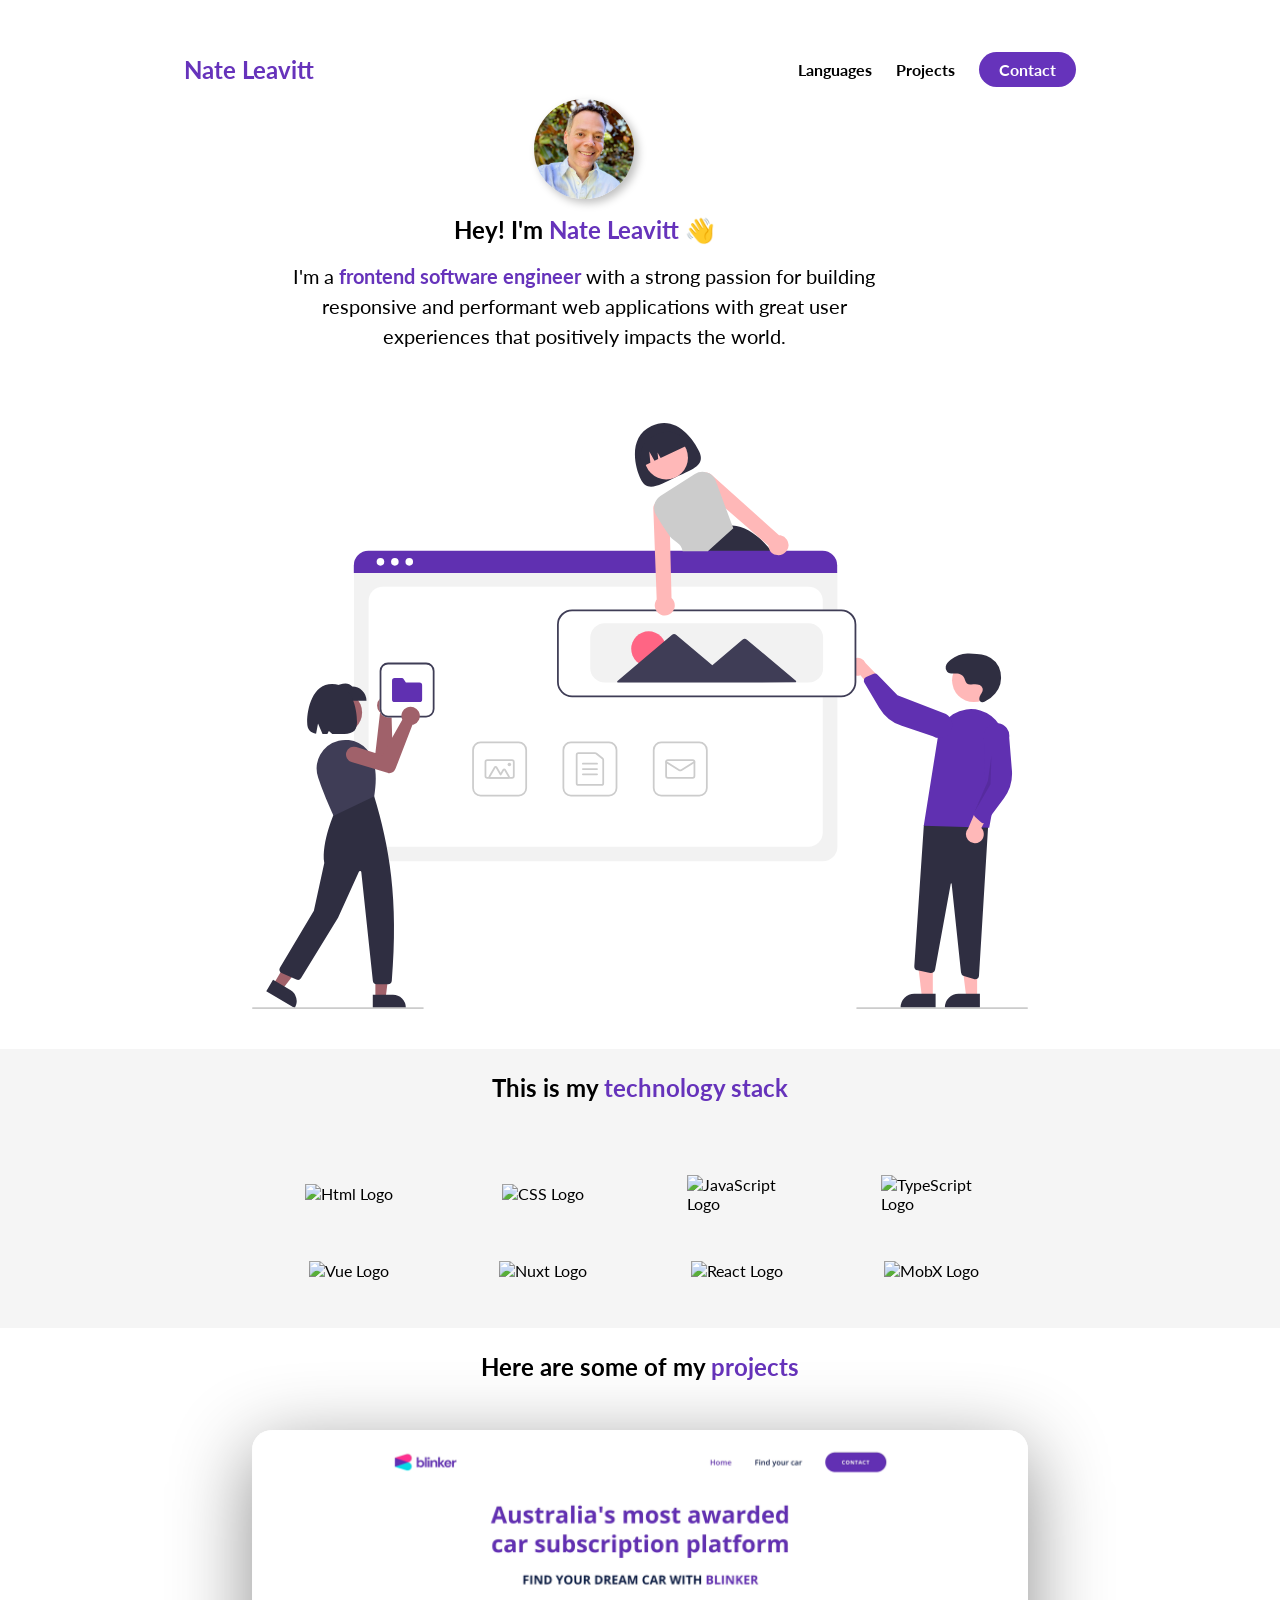
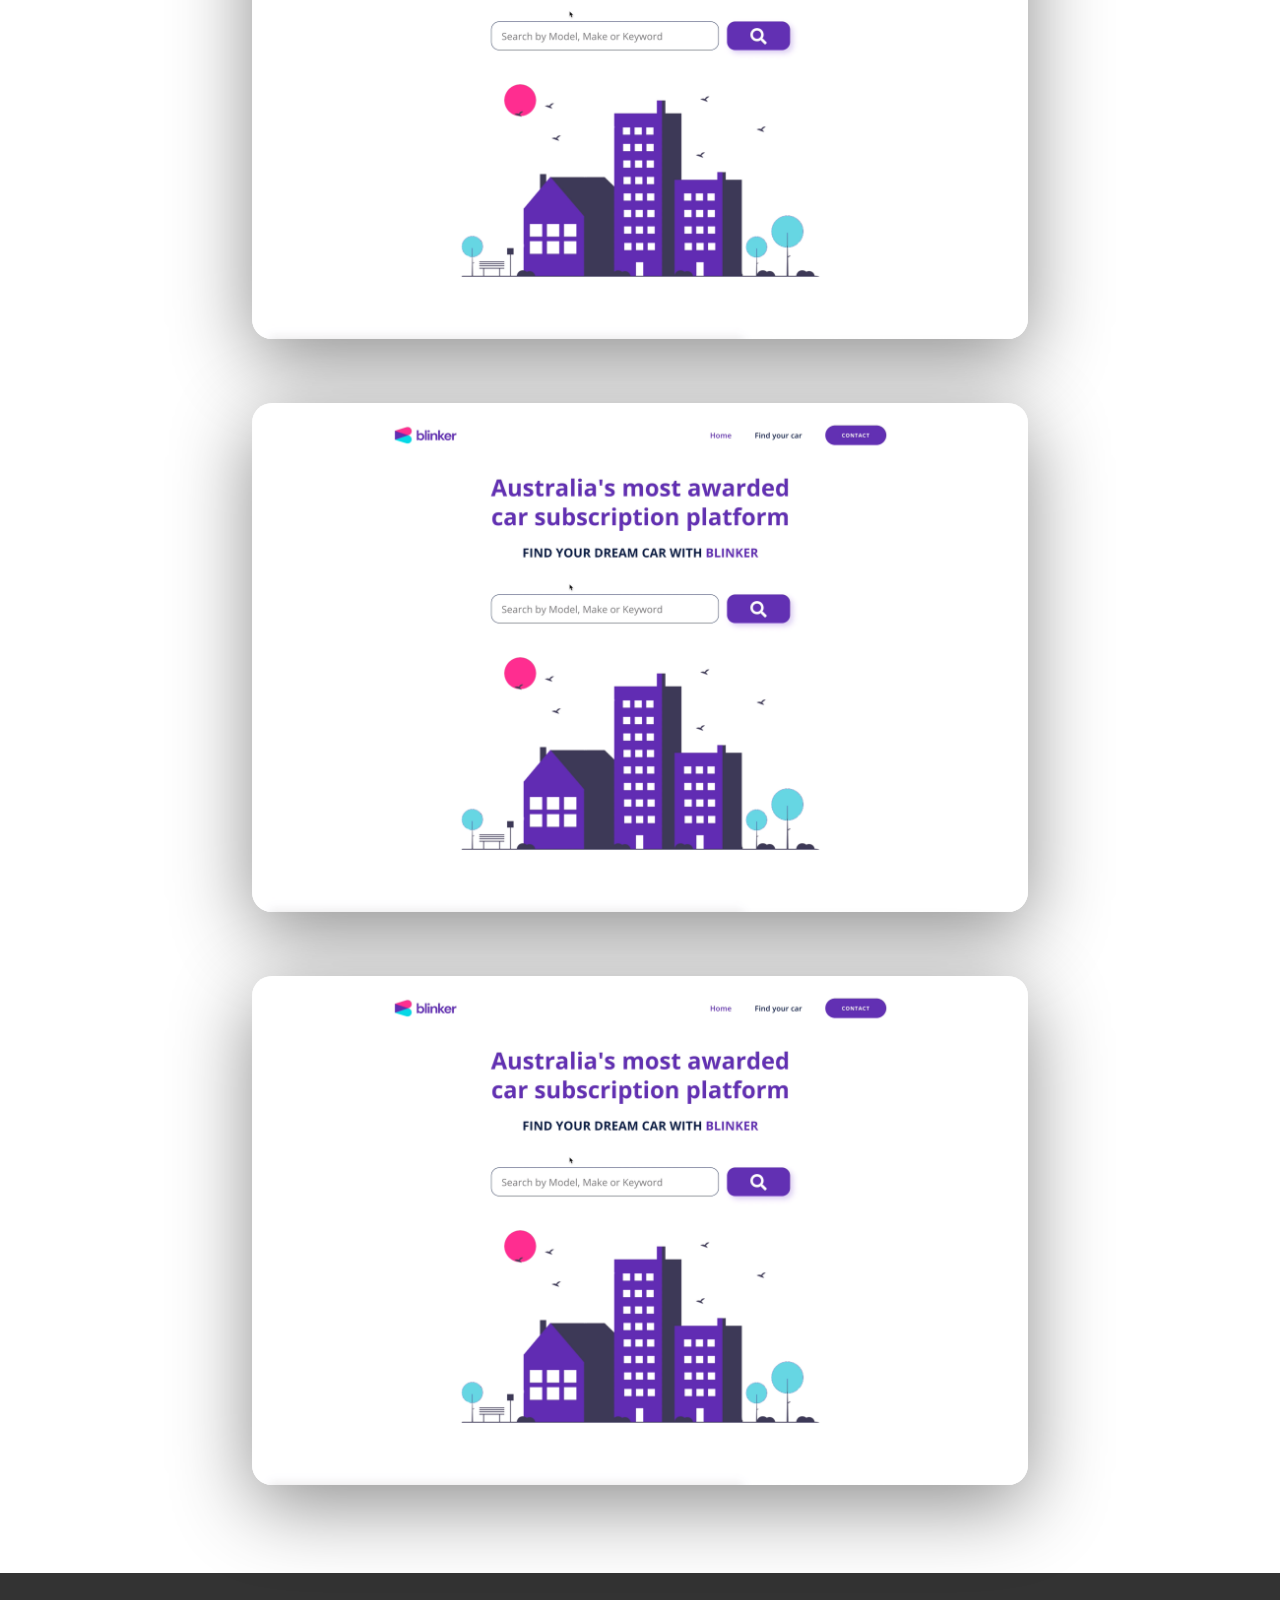
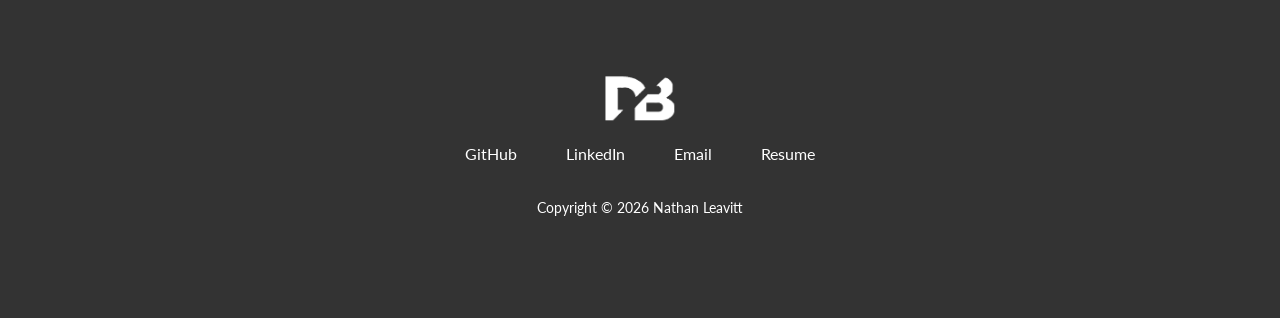
==== M03-L03-e-portfolio/index.html @ 7f48b3ba "finished the library site" ====
<!DOCTYPE html>
<html lang="en">

<head>
  <meta charset="UTF-8">
  <meta http-equiv="X-UA-Compatible" content="IE=edge">
  <meta name="viewport" content="width=device-width, initial-scale=1.0">
  <title>Nate Leavitt</title>
  <link rel="stylesheet" href="./styles.css">
  <script src="https://kit.fontawesome.com/a1b45cec90.js" crossorigin="anonymous"></script> 
</head>

<body>
  <section id="about-me">
    <nav>
      <div class="personal__logo">Nate Leavitt</div>
      <ul class="nav__link--list">
        <li class="nav__link">
          <a href="#languages" class="
            nav__link--anchor
            link__hover-effect
            link__hover-effect--black
          ">Languages</a>
        </li>
        <li class="nav__link">
          <a href="#projects" class="
            nav__link--anchor
            link__hover-effect
            link__hover-effect--black
          ">Projects</a>
        </li>
        <li class="nav__link">
          <a href="mailto:email@email.com" class="
            nav__link--anchor
            nav__link--anchor-primary
          ">Contact</a>
        </li>
      </ul>
    </nav>
    <div class="flex flex-1">
      <div class="about-me__info row">
        <div class="about-me__info--container">
          <figure class="about-me__picture--mask">
            <img src="./assets/me.jpg" class="about-me__picture" alt="Picture of Nate Leavitt">
          </figure>
          <h1 class="about-me__info--title">
            Hey! I'm <span class="text--purple">Nate Leavitt</span>&nbsp;<span class="wave">👋</span>
          </h1>
          <p class="about-me__info--para">
            I'm a <strong class="text--purple">frontend software engineer</strong> with a strong passion for building
            responsive and performant web
            applications with great user experiences that positively impacts the world.
          </p>
          <!-- I can't get the icons to change color -->
          <div class="about-me__links">
            <a href="" class="about-me__link">
              <i class="fab fa-linkedin-in about-me__icon"></i>
            </a>
            <a href="" class="about-me__link">
              <i class="fab fa-github about-me__icon"></i>
            </a>
            <a href="" class="about-me__link">
              <i class="far fa-envelope about-me__icon"></i>
            </a>
            <a href="./assets/Example Resume.pdf" target="_blank" class="about-me__link">
              <i class="fas fa-file-pdf about-me__icon"></i>
            </a>
          </div>
        </div>
        <figure class="about-me__img--container">
          <img src="./assets/undraw_websites.svg" class="about-me__img" alt="">
        </figure>
      </div>
    </div>
  </section>

  <!-- LANGUAGES -->

  <section id="languages">
    <div class="container">
      <div class="row">
        <h1 class="section__title">This is my <span class="text--purple">technology stack</span></h1>
        <div class="language__list">
          <div class="language">
            <figure class="language__img--wrapper">
              <img
                src="https://upload.wikimedia.org/wikipedia/commons/3/38/HTML5_Badge.svg"
                alt="Html Logo" class="language__img" />
            </figure>
            <span class="language__name">HTML</span>
          </div>
          <div class="language">
            <figure class="language__img--wrapper">
              <img src="https://cdn.iconscout.com/icon/free/png-256/css-131-722685.png" alt="CSS Logo"
                class="language__img" />
            </figure>
            <span class="language__name">CSS</span>
          </div>
          <div class="language">
            <figure class="language__img--wrapper">
              <img src="https://cdn.iconscout.com/icon/free/png-256/javascript-1-225993.png" alt="JavaScript Logo"
                class="language__img" />
            </figure>
            <span class="language__name">JavaScript</span>
          </div>
          <div class="language">
            <figure class="language__img--wrapper">
              <img src="https://cdn.iconscout.com/icon/free/png-256/typescript-3521774-2945272.png"
                alt="TypeScript Logo" class="language__img" />
            </figure>
            <span class="language__name">TypeScript</span>
          </div>
          <div class="language">
            <figure class="language__img--wrapper">
              <img src="https://cdn.iconscout.com/icon/free/png-256/vue-282497.png" alt="Vue Logo"
                class="language__img" />
            </figure>
            <span class="language__name">Vue</span>
          </div>
          <div class="language">
            <figure class="language__img--wrapper">
              <img src="https://cdn.iconscout.com/icon/free/png-256/nuxt-dot-js-3628959-3030184.png" alt="Nuxt Logo"
                class="language__img" />
            </figure>
            <span class="language__name">Nuxt</span>
          </div>
          <div class="language">
            <figure class="language__img--wrapper">
              <img src="https://cdn.iconscout.com/icon/free/png-256/react-3-1175109.png" alt="React Logo"
                class="language__img" />
            </figure>
            <span class="language__name">React</span>
          </div>
          <div class="language">
            <figure class="language__img--wrapper">
              <img src="https://mobx.js.org/img/mobx.png" alt="MobX Logo" class="language__img" />
            </figure>
            <span class="language__name">MobX</span>
          </div>
        </div>
      </div>
    </div>
  </section>

  <!-- PROJECTS -->
   
  <section id="projects">
    <div class="container">
      <div class="row">
        <h1 class="section__title">Here are some of my <span class="text--purple">projects</span></h1>
        <ul class="project__list">
          <li class="project">
            <div class="project__wrapper">
              <img src="./assets/loopit.png" class="project__img" alt="Car subscription project">
              <div class="project__description">
                <h3 class="project__description--title">Car sales project</h3>
                <h4 class="project__description--sub-title">
                  Html, CSS, JavaScript, Vue, Vuex
                </h4>
                <p class="project__description--para">
                  Lorem ipsum dolor sit amet, consectetur adipiscing elit. Sed diam leo, scelerisque sed odio eget,
                  luctus faucibus augue. Fusce volutpat iaculis dapibus. Lorem ipsum dolor sit amet, consectetur
                  adipiscing elit. Maecenas id eleifend libero. In hac habitasse platea dictumst.
                </p>
                <div class="project__description--links">
                  <a href="https://www.github.com/yourlink" target="_blank" class="project__description--link">
                    <i class="fab fa-github"></i>
                  </a>
                  <a href="https://www.yourwebsite.com" class="project__description--link">
                    <i class="fas fa-link"></i>
                  </a>
                </div>
              </div>
            </div>
          </li>
          <li class="project">
            <div class="project__wrapper">
              <img src="./assets/loopit.png" class="project__img" alt="Car subscription project">
              <div class="project__description">
                <h3 class="project__description--title">Car sales project</h3>
                <h4 class="project__description--sub-title">
                  Html, CSS, JavaScript, Vue, Vuex
                </h4>
                <p class="project__description--para">
                  Lorem ipsum dolor sit amet, consectetur adipiscing elit. Sed diam leo, scelerisque sed odio eget,
                  luctus faucibus augue. Fusce volutpat iaculis dapibus. Lorem ipsum dolor sit amet, consectetur
                  adipiscing elit. Maecenas id eleifend libero. In hac habitasse platea dictumst.
                </p>
                <div class="project__description--links">
                  <a href="https://www.github.com/yourlink" target="_blank" class="project__description--link">
                    <i class="fab fa-github"></i>
                  </a>
                  <a href="https://www.yourwebsite.com" class="project__description--link">
                    <i class="fas fa-link"></i>
                  </a>
                </div>
              </div>
            </div>
          </li>
          <li class="project">
            <div class="project__wrapper">
              <img src="./assets/loopit.png" class="project__img" alt="Car subscription project">
              <div class="project__description">
                <h3 class="project__description--title">Dashboard</h3>
                <h4 class="project__description--sub-title">
                  Html, CSS, JavaScript, Vue, Vuex
                </h4>
                <p class="project__description--para">
                  Lorem ipsum dolor sit amet, consectetur adipiscing elit. Sed diam leo, scelerisque sed odio eget,
                  luctus faucibus augue. Fusce volutpat iaculis dapibus. Lorem ipsum dolor sit amet, consectetur
                  adipiscing elit. Maecenas id eleifend libero. In hac habitasse platea dictumst.
                </p>
                <div class="project__description--links">
                  <a href="https://www.github.com/yourlink" target="_blank" class="project__description--link">
                    <i class="fab fa-github"></i>
                  </a>
                  <a href="https://www.yourwebsite.com" class="project__description--link">
                    <i class="fas fa-link"></i>
                  </a>
                </div>
              </div>
            </div>
          </li>
        </ul>
      </div>
    </div>
  </section>

  <!-- FOOTER -->

  <footer>
    <div class="row footer__row">
      <a href="#" class="footer__anchor">
        <figure class="footer__logo">
          <img src="./assets/logo.svg" class="footer__logo--img" alt="">
        </figure>
        <span class="footer__logo--popper">
          Top
          <i class="fas fa-arrow-up"></i>
        </span>
      </a>
      <div class="footer__social--list">
        <a href="https://google.com" target="_blank" class="
          footer__social--link
          link__hover-effect
          link__hover-effect--white
        " target="_blank">GitHub</a>
        <a href="https://google.com" target="_blank" class="
          footer__social--link
          link__hover-effect
          link__hover-effect--white
        " target="_blank">LinkedIn</a>
        <a href="mailto:email@email.com" target="_blank" class="
          footer__social--link
          link__hover-effect
          link__hover-effect--white
        " target="_blank">Email</a>
        <a href="./assets/Example Resume.pdf" target="_blank" class="
          footer__social--link
          link__hover-effect
          link__hover-effect--white
        " target="_blank">Resume</a>
      </div>
      <div class="footer__copyright">Copyright © 2026 Nathan Leavitt</div>
    </div>
  </footer>
</body>

</html>
---- M03-L03-e-portfolio/styles.css ----
/* import font Lato */
@import url('https://fonts.googleapis.com/css2?family=Lato:ital,wght@0,100;0,300;0,400;0,700;0,900;1,100;1,300;1,400;1,700;1,900&display=swap');

* {
    font-family: 'Lato', sans-serif;
    padding: 0%;
    margin: 0%;
    box-sizing: border-box;
}

html {
    scroll-behavior: smooth;
}

h1, h2, h3, h4, h5, h6, span {
    color: #000;
    text-align: center;
    line-height: 1.25;
}

a {
    text-decoration: none;
    position: relative;
    transition: all 300ms ease;
}

.link__hover-effect:after {
    content: "";
    position: absolute;
    height: 3px;
    width: 0%;
    bottom: -3px;
    right: 0;
    transition: all 300ms ease ;
}

.link__hover-effect--white::after {
    background-color: #fff;
}

.link__hover-effect--black::after {
    background-color: #000;
}

.link__hover-effect:hover:after {
    width: 100%;
    left: 0;
}

p {
    color: #000;
    font-size: 1.25rem;
    line-height: 1.5;
}

li {
    list-style-type: none;
}

.text--purple {
    color: #63b;
}

.flex {
    display: flex;
}

.flex-1 {
    flex: 1;
}

.row {
    width: 100%;
    max-width: 800px;
    margin: 0 auto;
    padding: 0 12px;
}

.section__title {
    margin: 0 0 48px; /* top right bottom left */
}

section:nth-child(even) {
    background-color: #f5f5f5;
}

.container {
    padding: 24px 0;
}

/* NAVIGATION */

nav
{
    width: 100%;
    max-width: 1000px;
    display: flex;
    justify-content: space-between;
    align-items: center;
    margin: 0 auto;
    padding: 0 12px;
}

.personal__logo {
    font-size: 24px;
    color: #63b;
    margin: 0 12px; /* top right bottom left */
    font-weight: bold;
}

.nav__link--list
{
    display: flex;
    margin: 20px 20px;
}

.nav__link--anchor {
    margin: 0 12px;
    color: #000;
    text-decoration: none;
    font-weight: 700;
}

.nav__link--anchor-primary {
    background-color: #63b;
    color: #fff;
    padding: 8px 20px;
    border-radius: 20px;
    transition: all 300ms ease;
}
.nav__link--anchor-primary:hover {
    background-color: #63e;
}

/* ABOUT ME */

#about-me {
    min-height: 100vh;
    display: flex;
    flex-direction: column;
    width: 100%;
    max-width: 1000px;
    margin: 0 auto;
    padding: 40px 20px;
}

.about-me__picture {
    width: 100%;
}

.about-me__picture--mask {
    width: 100px;
    height: 100px;
    border-radius: 50%;
    overflow: hidden;
    box-shadow: 4px 4px 8px rgba(0, 0, 0, 0.25);
    margin-bottom: 16px;
    animation: scale-up 800ms 1s backwards;
}

@keyframes scale-up {
    0% {
        transform: scale(0);
    }
    50% {
        transform: scale(1.1);
    }
    100% {
        transform: scale(1);
    }
}

.about-me__img--container {
    display: flex;
    align-items: center;
}

.about-me__img {
    width: 100%;
}

.about-me__link:hover,
.project__description--link:hover {
    opacity: 0.6;
}

.about-me__info {
    display: flex;
    flex-direction: column;
}

.about-me__info--container {
    display: flex;
    flex-direction: column;
    justify-content: center;
    text-align: center;
    align-items: center;
    max-width: 600px;
    margin: 0 32px 32px;    /* top right bottom left */

}

.about-me__info--title {
    margin-bottom: 16px;
    animation: fade-up 650ms 400ms backwards;
}

.wave {
    display: inline-block;
    animation: animate-wave 500ms ease-out infinite;
}

@keyframes animate-wave {
    0% {
        transform: rotate(0deg);
    }
    50% {
        transform: rotate(10deg);
    }
    100% {
        transform: rotate(0deg);
    }
}

.about-me__info--para {
    color: #000;
    font-size: 1.25rem;
    margin: 0 0 16px;
    animation: fade-up 650ms 600ms backwards;
}

.about-me__links {
    animation: fade-up 650ms 800ms backwards;
}
.about-me__link {
    color: #000;
    font-size: 20px;
    /*text-decoration: none; */ /* handled with a tag */
    padding: 0 16px;
}

@keyframes fade-up {
    0% {
        opacity: 0;
        transform: translateY(20px)
    }
    100% {
        opacity: 1;
        transform: translateY(0)
    }
}

/* LANGUAGES */

.language {
    width: 25%;
    display: flex;
    justify-content: center;
    position: relative;
}

.language:hover .language__name {
    animation: fade-up 300ms backwards;
    transform: scale(1);
}

.language__list {
    display: flex;
    width: 100%;
    flex-wrap: wrap;
}
.language__img--wrapper {
    display: flex;
    justify-content: center;
    align-items: center;
    padding: 24px 16px;
}

.language__img {
    width: 100%;
    max-width: 100px;
}

.language:hover .language__img {
    filter: brightness(80%);
    transform: scale(0.9);
    transition: all 300ms;
}

.language__name {
    position: absolute;
    bottom: 0; /* position relative to parent container (.language) */
    transform: scale(0);
    transition: all 300ms;
}

/* PROJECTS */

.project__wrapper {
    display: flex;
    width: 100%;
    box-shadow: 0 20px 80px rgba(0, 0, 0, 0.45);
    border-radius: 20px;
    overflow: hidden;
    position: relative;
    margin: 0 0 64px; /* top right bottom left */
}

.project__wrapper::before {
    content: "";
    position: absolute;
    top: 0;
    left: 0;
    height: 100%;
    width: 100%;
    background-color: #112;
    opacity: 0;
    transition: opacity 400ms ease;
    z-index: 2;
}

.project:hover .project__wrapper::before {
    opacity: 0.75;
}

.project:hover .project__img {
    transform: scale(1.05);
    filter: blur(5px);
}

.project:hover .project__description {
    opacity: 1;
    transform: translateY(-50%);
}

.project__img {
    width: 100%;
    /* deal with the height that is too stretched */
    object-fit: cover;
    transition: all 300ms ease;
}

.project__description {
    position: absolute; /* This means it will not impact the positioning or sizing of elements on the page */
    top: 50%;
    transform: translateY(-40%);
    margin: 0 48px; /* top right bottom left */
    max-width: 90%;
    z-index: 3;
    opacity: 0;
    transition: all 300ms;
}


.project__description--title {
    font-size: 40px;
    margin-bottom: 8px;
}

.project__description--para {
    margin-top: 16px;
}

.project__description--links {
    font-size: 20px;
    color: #fff;
    text-decoration: none;
    margin: 16px 0 0 0; /* top right bottom left */
}

.project__description--link {
    margin: 0 16px 0 0; /* top right bottom left */
}

.project__description--title,
.project__description--sub-title,
.project__description--para,
a{
    text-align: left;
    color: #fff;
    /*opacity: 1;*/
    transition: all 300ms ease;
}

.project:last-of-type {
    margin-bottom: 0px;    /* ensures only the last .project in its parent gets margin */
}

/* FOOTER */

footer {
    background-color: #333;
}

.footer__row{
    padding: 8% 0;
    display: flex;
    flex-direction: column;
    align-items: center;
    justify-content: center;
}

.footer__logo--popper {
    position: absolute;
    right: 0;
    top: 15px;
    color: #fff;
    opacity: 0;
    transition: all 300ms ease;
}

.footer__anchor {
    margin: 0 0 20px; /* top right bottom left */
    position: relative;
}

.footer__anchor:hover .footer__logo--popper {
    transform: translateX(60px);
    opacity: 1;
}

.footer__copyright {
    color: #fff;
    font-size: 14px;
    margin-top: 8px;
}

.footer__logo--img {
    width: 70px;
}

.footer__social--list {
    width: 100%;
    max-width: 400px;
    display: flex;
    justify-content: space-around;
    margin-bottom: 28px;
}
.footer__social--link {
    color: #fff;
    /* font-size: 20px;
    margin: 0 16px; */
}

.link__hover-effect {

}

.link__hover-effect--white {

}

/* RESPONSIVE DESIGN */
/* for smaller screens, make the language icons take up more space */

@media (max-width: 768px) {
    nav {
        height: 68px;
        margin: 0px 0 0 0; /* top right bottom left */;
    }

    .personal__logo {
        font-size: 18px;
        margin: 10px 0 0 0; /* top right bottom left */
        padding: 0;
    }

    .nav__link--list {
        /*display: none;*/
        height: 10%;
        font-size: 14px;
    }

    .about-me__info--title {
        font-size: 24px;
    }

    .about-me__info--para {
        font-size: 1rem;
    }

    h1 {
        font-size: 28px;
    }

    .language   {
        width: calc(100% / 4);
    }

    .project__description {
        margin: 0 24px; /* top right bottom left */
        max-width: 90%;
    }
    .project__description--title {
        font-size:24px;
    }
    .project__description--sub-title {
        font-size:medium;
    }
    .project__description--para {
        font-size:small; 
    }
}

@media (max-width: 480px) {
    .nav__link:not(:last-child) {
        display: none;
    }

    .project__description {
        padding: 0;
        left: 0;
        width: 100%;
    }

    .project__description--title {
        text-align: center;
    }

    .project__description--sub-title {
        text-align: center;
    }

    .project__description--para {
        display: none;
    }

    .project__description--links {
        display: flex;
        justify-content: center;
        margin: 8px; /* top right bottom left */
    }
}
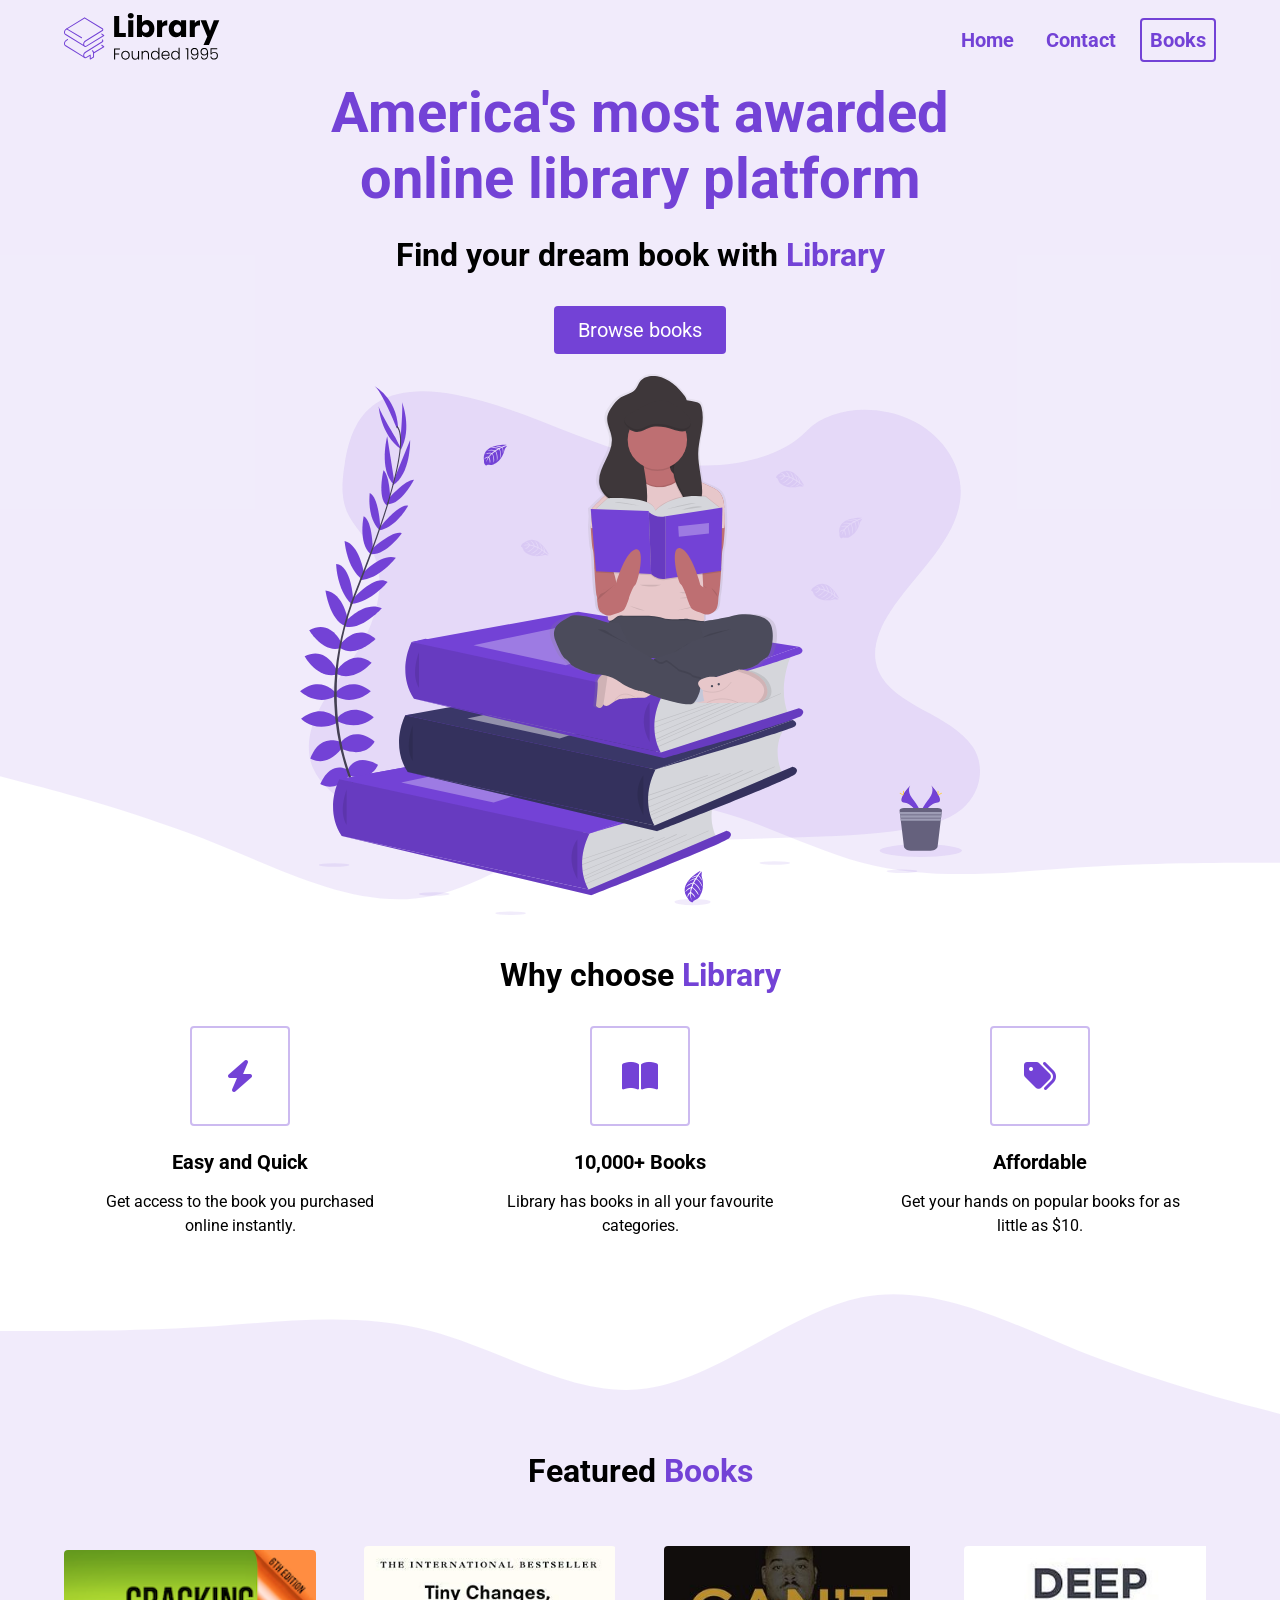
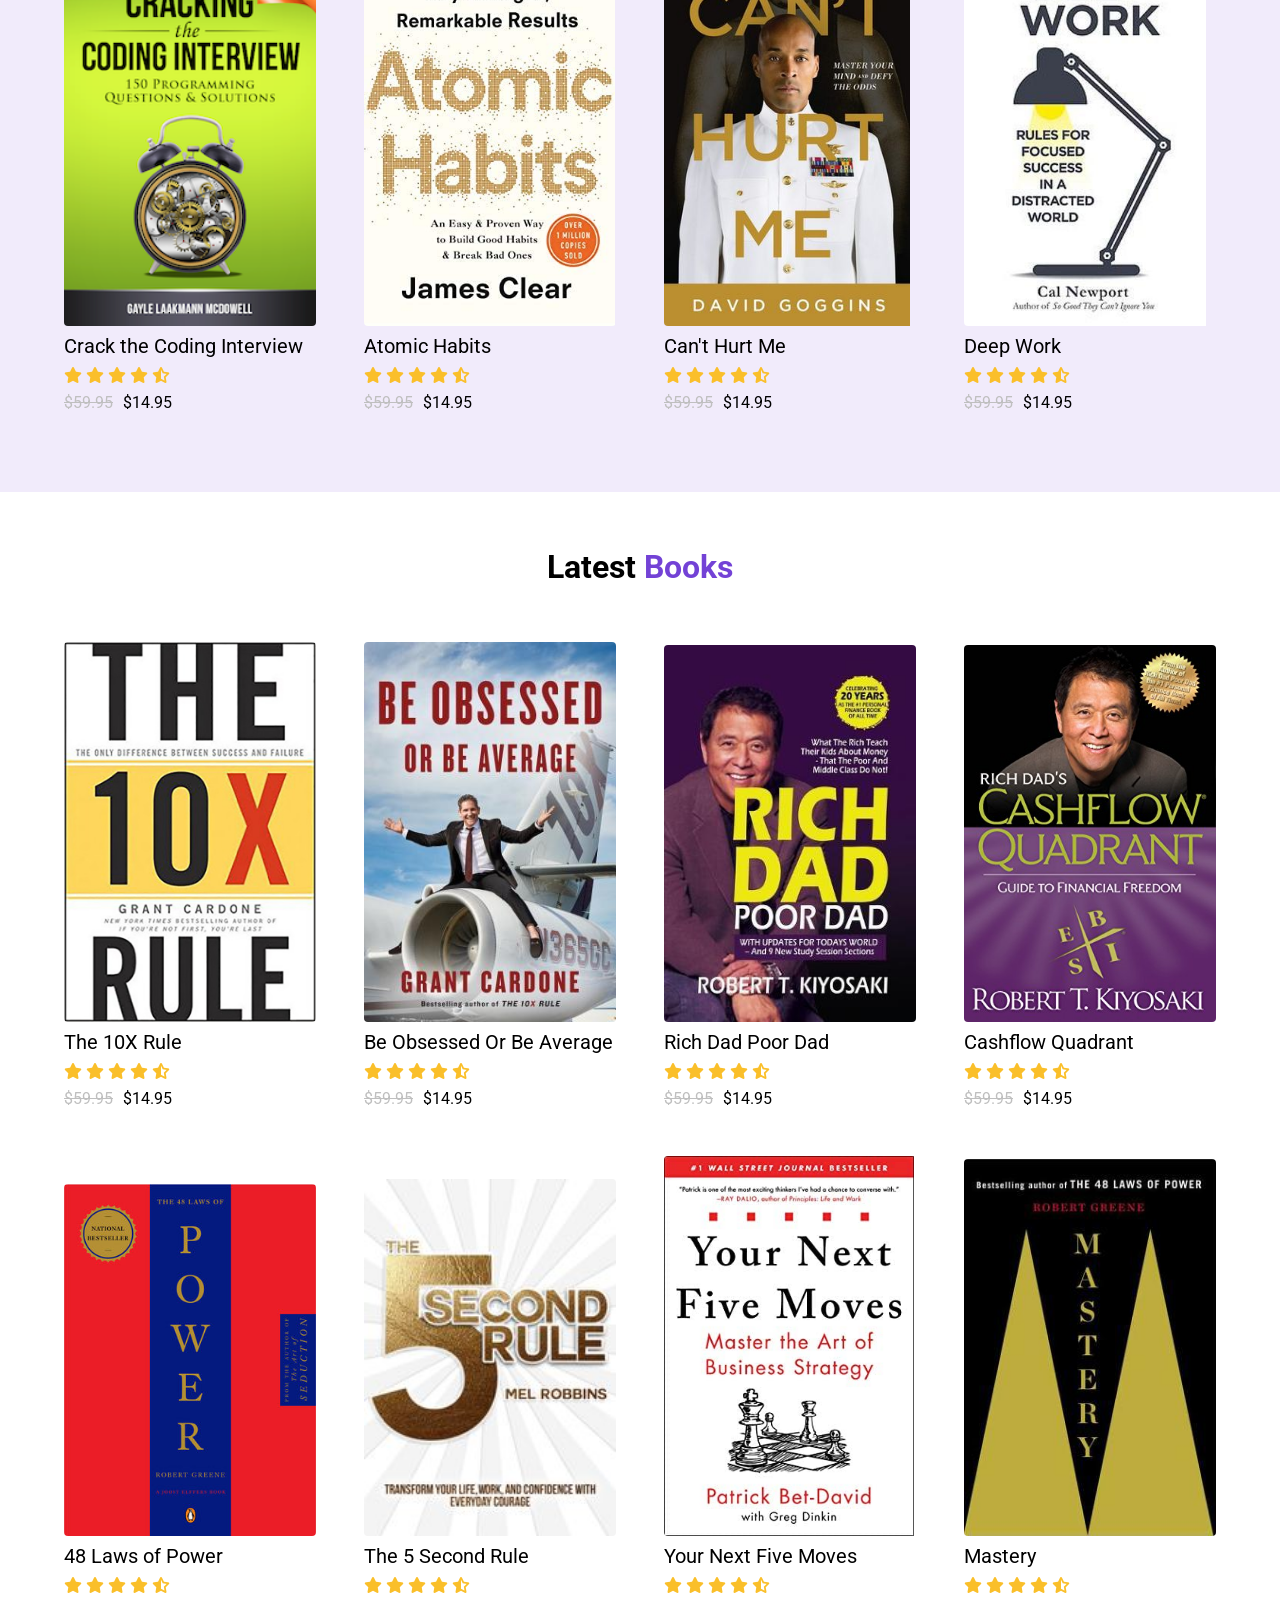
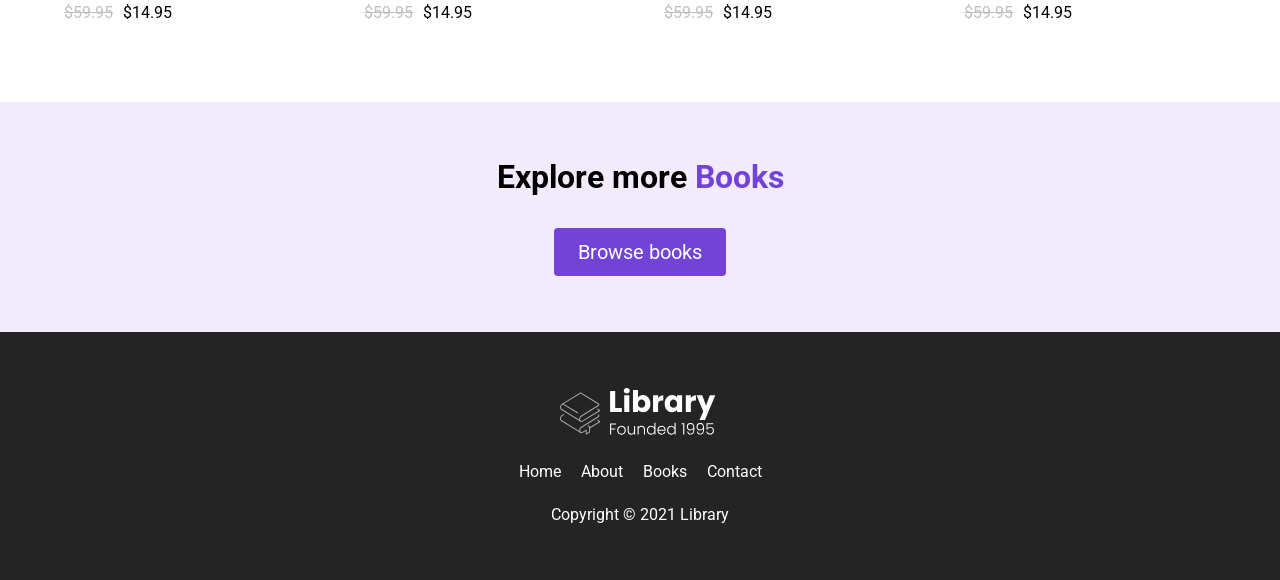
==== commit 62371bbd: "copied recent m05ch02 project in here" ====
--- a/M03-L03-e-portfolio/index.html
+++ b/M03-L03-e-portfolio/index.html
@@ -5,263 +5,374 @@
   <meta charset="UTF-8">
   <meta http-equiv="X-UA-Compatible" content="IE=edge">
   <meta name="viewport" content="width=device-width, initial-scale=1.0">
-  <title>Nate Leavitt</title>
-  <link rel="stylesheet" href="./styles.css">
-  <script src="https://kit.fontawesome.com/a1b45cec90.js" crossorigin="anonymous"></script> 
+  <title>Library</title>
+  <link rel="stylesheet" href="styles.css">
+  <!-- UPDATE: using css version of font awesome so no need for kit -->
+  <link rel="stylesheet" href="https://cdnjs.cloudflare.com/ajax/libs/font-awesome/6.4.0/css/all.min.css">
+  <script src="index.js"></script>
 </head>
 
 <body>
-  <section id="about-me">
+  <section id="landing">
     <nav>
-      <div class="personal__logo">Nate Leavitt</div>
-      <ul class="nav__link--list">
-        <li class="nav__link">
-          <a href="#languages" class="
-            nav__link--anchor
-            link__hover-effect
-            link__hover-effect--black
-          ">Languages</a>
-        </li>
-        <li class="nav__link">
-          <a href="#projects" class="
-            nav__link--anchor
-            link__hover-effect
-            link__hover-effect--black
-          ">Projects</a>
-        </li>
-        <li class="nav__link">
-          <a href="mailto:email@email.com" class="
-            nav__link--anchor
-            nav__link--anchor-primary
-          ">Contact</a>
-        </li>
-      </ul>
+      <div class="nav__container">
+        <img class="logo" src="assets/Library.svg" alt="">
+        <ul class="nav__links">
+          <li><a href="#" class="nav__link">Home</a></li>
+          <li><a href="#" class="nav__link">Contact</a></li>
+          <li><a href="./books.html" class="nav__link nav__link--primary">Books</a></li>
+        </ul>
+        <button class="btn__menu" onclick="openMenu()">
+          <i class="fas fa-bars"></i>
+        </button>
+        <div class="menu__backdrop">
+          <button class="btn__menu btn__menu--close" onclick="closeMenu()">
+            <i class="fas fa-times"></i>
+          </button>
+          <ul class="menu__links">
+            <li class="menu__list">
+              <a href="#" class="menu__link" onclick="closeMenu()">Home</a>
+            </li>
+            <li class="menu__list">
+              <a href="#features" class="menu__link" onclick="closeMenu()">Books</a>
+            </li>
+            <li class="menu__list">
+              <a class="menu__link no-cursor" onclick="closeMenu()">Contacts</a>
+            </li>
+          </ul>
+        </div>
+      </div>
     </nav>
-    <div class="flex flex-1">
-      <div class="about-me__info row">
-        <div class="about-me__info--container">
-          <figure class="about-me__picture--mask">
-            <img src="./assets/me.jpg" class="about-me__picture" alt="Picture of Nate Leavitt">
+    <header>
+      <div class="header__container">
+        <div class="header__description">
+          <h1>America's most awarded online library platform</h1>
+          <h2>Find your dream book with <span class="purple">Library</span></h2>
+          <a href="#features">
+            <button class="btn">Browse books</button>
+          </a>
+        </div>
+        <figure class="header__img--wrapper">
+          <img src="assets/Undraw_Books.svg" alt="">
+        </figure>
+      </div>
+    </header>
+  </section>
+
+  <main>
+    <section id="highlights">
+      <div class="container">
+        <div class="row">
+          <h2 class="section__title">
+            Why choose <span class="purple">Library</span>
+          </h2>
+          <div class="highlight__wrapper">
+            <div class="highlight">
+              <div class="highlight__img">
+                <i class="fas fa-bolt"></i>
+              </div>
+              <h3 class="highlight__subtitle">
+                Easy and Quick
+              </h3>
+              <p class="highlight__para">
+                Get access to the book you purchased online instantly.
+              </p>
+            </div>
+            <div class="highlight">
+              <div class="highlight__img">
+                <i class="fas fa-book-open"></i>
+              </div>
+              <h3 class="highlight__subtitle">
+                10,000+ Books
+              </h3>
+              <p class="highlight__para">
+                Library has books in all your favourite categories.
+              </p>
+            </div>
+            <div class="highlight">
+              <div class="highlight__img">
+                <i class="fas fa-tags"></i>
+              </div>
+              <h3 class="highlight__subtitle">
+                Affordable
+              </h3>
+              <p class="highlight__para">
+                Get your hands on popular books for as little as $10.
+              </p>
+            </div>
+          </div>
+        </div>
+      </div>
+    </section>
+
+    <section id="features">
+      <div class="container">
+        <div class="row">
+          <h2 class="section__title">
+            Featured <span class="purple">Books</span>
+          </h2>
+          <div class="books">
+            <div class="book">
+              <figure class="book__img--wrapper">
+                <img class="book__img" src="assets/crack the coding interview.png" alt="">
+              </figure>
+              <div class="book__title">
+                Crack the Coding Interview
+              </div>
+              <div class="book__ratings">
+                <i class="fas fa-star"></i>
+                <i class="fas fa-star"></i>
+                <i class="fas fa-star"></i>
+                <i class="fas fa-star"></i>
+                <i class="fas fa-star-half-alt"></i>
+              </div>
+              <div class="book__price">
+                <span class="book__price--normal">$59.95</span> $14.95
+              </div>
+            </div>
+            <div class="book">
+              <figure class="book__img--wrapper">
+                <img class="book__img" src="assets/atomic habits.jpg" alt="">
+              </figure>
+              <div class="book__title">
+                Atomic Habits
+              </div>
+              <div class="book__ratings">
+                <i class="fas fa-star"></i>
+                <i class="fas fa-star"></i>
+                <i class="fas fa-star"></i>
+                <i class="fas fa-star"></i>
+                <i class="fas fa-star-half-alt"></i>
+              </div>
+              <div class="book__price">
+                <span class="book__price--normal">$59.95</span> $14.95
+              </div>
+            </div>
+            <div class="book">
+              <figure class="book__img--wrapper">
+                <img class="book__img" src="assets/david goggins.jpeg" alt="">
+              </figure>
+              <div class="book__title">
+                Can't Hurt Me
+              </div>
+              <div class="book__ratings">
+                <i class="fas fa-star"></i>
+                <i class="fas fa-star"></i>
+                <i class="fas fa-star"></i>
+                <i class="fas fa-star"></i>
+                <i class="fas fa-star-half-alt"></i>
+              </div>
+              <div class="book__price">
+                <span class="book__price--normal">$59.95</span> $14.95
+              </div>
+            </div>
+            <div class="book">
+              <figure class="book__img--wrapper">
+                <img class="book__img" src="assets/deep work.jpeg" alt="">
+              </figure>
+              <div class="book__title">
+                Deep Work
+              </div>
+              <div class="book__ratings">
+                <i class="fas fa-star"></i>
+                <i class="fas fa-star"></i>
+                <i class="fas fa-star"></i>
+                <i class="fas fa-star"></i>
+                <i class="fas fa-star-half-alt"></i>
+              </div>
+              <div class="book__price">
+                <span class="book__price--normal">$59.95</span> $14.95
+              </div>
+            </div>
+          </div>
+        </div>
+      </div>
+    </section>
+
+    <section id="recent">
+      <div class="container">
+        <div class="row">
+          <h2 class="section__title">
+            Latest <span class="purple">Books</span>
+          </h2>
+          <div class="books">
+            <div class="book">
+              <figure class="book__img--wrapper">
+                <img class="book__img" src="assets/book-1.jpeg" alt="">
+              </figure>
+              <div class="book__title">
+                The 10X Rule
+              </div>
+              <div class="book__ratings">
+                <i class="fas fa-star"></i>
+                <i class="fas fa-star"></i>
+                <i class="fas fa-star"></i>
+                <i class="fas fa-star"></i>
+                <i class="fas fa-star-half-alt"></i>
+              </div>
+              <div class="book__price">
+                <span class="book__price--normal">$59.95</span> $14.95
+              </div>
+            </div>
+            <div class="book">
+              <figure class="book__img--wrapper">
+                <img class="book__img" src="assets/book-2.jpeg" alt="">
+              </figure>
+              <div class="book__title">
+                Be Obsessed Or Be Average
+              </div>
+              <div class="book__ratings">
+                <i class="fas fa-star"></i>
+                <i class="fas fa-star"></i>
+                <i class="fas fa-star"></i>
+                <i class="fas fa-star"></i>
+                <i class="fas fa-star-half-alt"></i>
+              </div>
+              <div class="book__price">
+                <span class="book__price--normal">$59.95</span> $14.95
+              </div>
+            </div>
+            <div class="book">
+              <figure class="book__img--wrapper">
+                <img class="book__img" src="assets/book-3.jpeg" alt="">
+              </figure>
+              <div class="book__title">
+                Rich Dad Poor Dad
+              </div>
+              <div class="book__ratings">
+                <i class="fas fa-star"></i>
+                <i class="fas fa-star"></i>
+                <i class="fas fa-star"></i>
+                <i class="fas fa-star"></i>
+                <i class="fas fa-star-half-alt"></i>
+              </div>
+              <div class="book__price">
+                <span class="book__price--normal">$59.95</span> $14.95
+              </div>
+            </div>
+            <div class="book">
+              <figure class="book__img--wrapper">
+                <img class="book__img" src="assets/book-4.jpeg" alt="">
+              </figure>
+              <div class="book__title">
+                Cashflow Quadrant
+              </div>
+              <div class="book__ratings">
+                <i class="fas fa-star"></i>
+                <i class="fas fa-star"></i>
+                <i class="fas fa-star"></i>
+                <i class="fas fa-star"></i>
+                <i class="fas fa-star-half-alt"></i>
+              </div>
+              <div class="book__price">
+                <span class="book__price--normal">$59.95</span> $14.95
+              </div>
+            </div>
+            <div class="book">
+              <figure class="book__img--wrapper">
+                <img class="book__img" src="assets/book-5.jpeg" alt="">
+              </figure>
+              <div class="book__title">
+                48 Laws of Power
+              </div>
+              <div class="book__ratings">
+                <i class="fas fa-star"></i>
+                <i class="fas fa-star"></i>
+                <i class="fas fa-star"></i>
+                <i class="fas fa-star"></i>
+                <i class="fas fa-star-half-alt"></i>
+              </div>
+              <div class="book__price">
+                <span class="book__price--normal">$59.95</span> $14.95
+              </div>
+            </div>
+            <div class="book">
+              <figure class="book__img--wrapper">
+                <img class="book__img" src="assets/book-6.jpeg" alt="">
+              </figure>
+              <div class="book__title">
+                The 5 Second Rule
+              </div>
+              <div class="book__ratings">
+                <i class="fas fa-star"></i>
+                <i class="fas fa-star"></i>
+                <i class="fas fa-star"></i>
+                <i class="fas fa-star"></i>
+                <i class="fas fa-star-half-alt"></i>
+              </div>
+              <div class="book__price">
+                <span class="book__price--normal">$59.95</span> $14.95
+              </div>
+            </div>
+            <div class="book">
+              <figure class="book__img--wrapper">
+                <img class="book__img" src="assets/book-7.jpg" alt="">
+              </figure>
+              <div class="book__title">
+                Your Next Five Moves
+              </div>
+              <div class="book__ratings">
+                <i class="fas fa-star"></i>
+                <i class="fas fa-star"></i>
+                <i class="fas fa-star"></i>
+                <i class="fas fa-star"></i>
+                <i class="fas fa-star-half-alt"></i>
+              </div>
+              <div class="book__price">
+                <span class="book__price--normal">$59.95</span> $14.95
+              </div>
+            </div>
+            <div class="book">
+              <figure class="book__img--wrapper">
+                <img class="book__img" src="assets/book-8.jpeg" alt="">
+              </figure>
+              <div class="book__title">
+                Mastery
+              </div>
+              <div class="book__ratings">
+                <i class="fas fa-star"></i>
+                <i class="fas fa-star"></i>
+                <i class="fas fa-star"></i>
+                <i class="fas fa-star"></i>
+                <i class="fas fa-star-half-alt"></i>
+              </div>
+              <div class="book__price">
+                <span class="book__price--normal">$59.95</span> $14.95
+              </div>
+            </div>
+          </div>
+        </div>
+      </div>
+    </section>
+
+    <section id="explore">
+      <div class="container">
+        <div class="row row__column">
+          <h2>Explore more <span class="purple">Books</span></h2>
+          <a href="#features">
+            <button class="btn" onclick="openPage('./books.html')">Browse books</button>
+          </a>
+        </div>
+      </div>
+    </section>
+  </main>
+
+  <footer>
+    <div class="container">
+      <div class="row row__column">
+        <a href="#">
+          <figure class="footer__logo">
+            <img src="assets/Library.svg" class="footer__logo--img" alt="">
           </figure>
-          <h1 class="about-me__info--title">
-            Hey! I'm <span class="text--purple">Nate Leavitt</span>&nbsp;<span class="wave">👋</span>
-          </h1>
-          <p class="about-me__info--para">
-            I'm a <strong class="text--purple">frontend software engineer</strong> with a strong passion for building
-            responsive and performant web
-            applications with great user experiences that positively impacts the world.
-          </p>
-          <!-- I can't get the icons to change color -->
-          <div class="about-me__links">
-            <a href="" class="about-me__link">
-              <i class="fab fa-linkedin-in about-me__icon"></i>
-            </a>
-            <a href="" class="about-me__link">
-              <i class="fab fa-github about-me__icon"></i>
-            </a>
-            <a href="" class="about-me__link">
-              <i class="far fa-envelope about-me__icon"></i>
-            </a>
-            <a href="./assets/Example Resume.pdf" target="_blank" class="about-me__link">
-              <i class="fas fa-file-pdf about-me__icon"></i>
-            </a>
-          </div>
-        </div>
-        <figure class="about-me__img--container">
-          <img src="./assets/undraw_websites.svg" class="about-me__img" alt="">
-        </figure>
-      </div>
-    </div>
-  </section>
-
-  <!-- LANGUAGES -->
-
-  <section id="languages">
-    <div class="container">
-      <div class="row">
-        <h1 class="section__title">This is my <span class="text--purple">technology stack</span></h1>
-        <div class="language__list">
-          <div class="language">
-            <figure class="language__img--wrapper">
-              <img
-                src="https://upload.wikimedia.org/wikipedia/commons/3/38/HTML5_Badge.svg"
-                alt="Html Logo" class="language__img" />
-            </figure>
-            <span class="language__name">HTML</span>
-          </div>
-          <div class="language">
-            <figure class="language__img--wrapper">
-              <img src="https://cdn.iconscout.com/icon/free/png-256/css-131-722685.png" alt="CSS Logo"
-                class="language__img" />
-            </figure>
-            <span class="language__name">CSS</span>
-          </div>
-          <div class="language">
-            <figure class="language__img--wrapper">
-              <img src="https://cdn.iconscout.com/icon/free/png-256/javascript-1-225993.png" alt="JavaScript Logo"
-                class="language__img" />
-            </figure>
-            <span class="language__name">JavaScript</span>
-          </div>
-          <div class="language">
-            <figure class="language__img--wrapper">
-              <img src="https://cdn.iconscout.com/icon/free/png-256/typescript-3521774-2945272.png"
-                alt="TypeScript Logo" class="language__img" />
-            </figure>
-            <span class="language__name">TypeScript</span>
-          </div>
-          <div class="language">
-            <figure class="language__img--wrapper">
-              <img src="https://cdn.iconscout.com/icon/free/png-256/vue-282497.png" alt="Vue Logo"
-                class="language__img" />
-            </figure>
-            <span class="language__name">Vue</span>
-          </div>
-          <div class="language">
-            <figure class="language__img--wrapper">
-              <img src="https://cdn.iconscout.com/icon/free/png-256/nuxt-dot-js-3628959-3030184.png" alt="Nuxt Logo"
-                class="language__img" />
-            </figure>
-            <span class="language__name">Nuxt</span>
-          </div>
-          <div class="language">
-            <figure class="language__img--wrapper">
-              <img src="https://cdn.iconscout.com/icon/free/png-256/react-3-1175109.png" alt="React Logo"
-                class="language__img" />
-            </figure>
-            <span class="language__name">React</span>
-          </div>
-          <div class="language">
-            <figure class="language__img--wrapper">
-              <img src="https://mobx.js.org/img/mobx.png" alt="MobX Logo" class="language__img" />
-            </figure>
-            <span class="language__name">MobX</span>
-          </div>
-        </div>
-      </div>
-    </div>
-  </section>
-
-  <!-- PROJECTS -->
-   
-  <section id="projects">
-    <div class="container">
-      <div class="row">
-        <h1 class="section__title">Here are some of my <span class="text--purple">projects</span></h1>
-        <ul class="project__list">
-          <li class="project">
-            <div class="project__wrapper">
-              <img src="./assets/loopit.png" class="project__img" alt="Car subscription project">
-              <div class="project__description">
-                <h3 class="project__description--title">Car sales project</h3>
-                <h4 class="project__description--sub-title">
-                  Html, CSS, JavaScript, Vue, Vuex
-                </h4>
-                <p class="project__description--para">
-                  Lorem ipsum dolor sit amet, consectetur adipiscing elit. Sed diam leo, scelerisque sed odio eget,
-                  luctus faucibus augue. Fusce volutpat iaculis dapibus. Lorem ipsum dolor sit amet, consectetur
-                  adipiscing elit. Maecenas id eleifend libero. In hac habitasse platea dictumst.
-                </p>
-                <div class="project__description--links">
-                  <a href="https://www.github.com/yourlink" target="_blank" class="project__description--link">
-                    <i class="fab fa-github"></i>
-                  </a>
-                  <a href="https://www.yourwebsite.com" class="project__description--link">
-                    <i class="fas fa-link"></i>
-                  </a>
-                </div>
-              </div>
-            </div>
-          </li>
-          <li class="project">
-            <div class="project__wrapper">
-              <img src="./assets/loopit.png" class="project__img" alt="Car subscription project">
-              <div class="project__description">
-                <h3 class="project__description--title">Car sales project</h3>
-                <h4 class="project__description--sub-title">
-                  Html, CSS, JavaScript, Vue, Vuex
-                </h4>
-                <p class="project__description--para">
-                  Lorem ipsum dolor sit amet, consectetur adipiscing elit. Sed diam leo, scelerisque sed odio eget,
-                  luctus faucibus augue. Fusce volutpat iaculis dapibus. Lorem ipsum dolor sit amet, consectetur
-                  adipiscing elit. Maecenas id eleifend libero. In hac habitasse platea dictumst.
-                </p>
-                <div class="project__description--links">
-                  <a href="https://www.github.com/yourlink" target="_blank" class="project__description--link">
-                    <i class="fab fa-github"></i>
-                  </a>
-                  <a href="https://www.yourwebsite.com" class="project__description--link">
-                    <i class="fas fa-link"></i>
-                  </a>
-                </div>
-              </div>
-            </div>
-          </li>
-          <li class="project">
-            <div class="project__wrapper">
-              <img src="./assets/loopit.png" class="project__img" alt="Car subscription project">
-              <div class="project__description">
-                <h3 class="project__description--title">Dashboard</h3>
-                <h4 class="project__description--sub-title">
-                  Html, CSS, JavaScript, Vue, Vuex
-                </h4>
-                <p class="project__description--para">
-                  Lorem ipsum dolor sit amet, consectetur adipiscing elit. Sed diam leo, scelerisque sed odio eget,
-                  luctus faucibus augue. Fusce volutpat iaculis dapibus. Lorem ipsum dolor sit amet, consectetur
-                  adipiscing elit. Maecenas id eleifend libero. In hac habitasse platea dictumst.
-                </p>
-                <div class="project__description--links">
-                  <a href="https://www.github.com/yourlink" target="_blank" class="project__description--link">
-                    <i class="fab fa-github"></i>
-                  </a>
-                  <a href="https://www.yourwebsite.com" class="project__description--link">
-                    <i class="fas fa-link"></i>
-                  </a>
-                </div>
-              </div>
-            </div>
-          </li>
-        </ul>
-      </div>
-    </div>
-  </section>
-
-  <!-- FOOTER -->
-
-  <footer>
-    <div class="row footer__row">
-      <a href="#" class="footer__anchor">
-        <figure class="footer__logo">
-          <img src="./assets/logo.svg" class="footer__logo--img" alt="">
-        </figure>
-        <span class="footer__logo--popper">
-          Top
-          <i class="fas fa-arrow-up"></i>
-        </span>
-      </a>
-      <div class="footer__social--list">
-        <a href="https://google.com" target="_blank" class="
-          footer__social--link
-          link__hover-effect
-          link__hover-effect--white
-        " target="_blank">GitHub</a>
-        <a href="https://google.com" target="_blank" class="
-          footer__social--link
-          link__hover-effect
-          link__hover-effect--white
-        " target="_blank">LinkedIn</a>
-        <a href="mailto:email@email.com" target="_blank" class="
-          footer__social--link
-          link__hover-effect
-          link__hover-effect--white
-        " target="_blank">Email</a>
-        <a href="./assets/Example Resume.pdf" target="_blank" class="
-          footer__social--link
-          link__hover-effect
-          link__hover-effect--white
-        " target="_blank">Resume</a>
-      </div>
-      <div class="footer__copyright">Copyright © 2026 Nathan Leavitt</div>
+        </a>
+        <div class="footer__list">
+          <a href="#" class="footer__link">Home</a>
+          <a class="footer__link no-cursor">About</a>
+          <a href="#features" class="footer__link">Books</a>
+          <a class="footer__link no-cursor">Contact</a>
+        </div>
+        <div class="footer__copyright">Copyright &copy; 2021 Library</div>
+      </div>
     </div>
   </footer>
 </body>
--- a/M03-L03-e-portfolio/styles.css
+++ b/M03-L03-e-portfolio/styles.css
@@ -1,533 +1,532 @@
-/* import font Lato */
-@import url('https://fonts.googleapis.com/css2?family=Lato:ital,wght@0,100;0,300;0,400;0,700;0,900;1,100;1,300;1,400;1,700;1,900&display=swap');
-
+@import url('https://fonts.googleapis.com/css2?family=Roboto:wght@400;500;700&display=swap');
 * {
-    font-family: 'Lato', sans-serif;
-    padding: 0%;
-    margin: 0%;
-    box-sizing: border-box;
+  padding: 0;
+  margin: 0;
+  box-sizing: border-box;
+  font-family: 'Roboto', sans-serif;
 }
 
 html {
-    scroll-behavior: smooth;
-}
-
-h1, h2, h3, h4, h5, h6, span {
-    color: #000;
-    text-align: center;
-    line-height: 1.25;
+  scroll-behavior: smooth;
+}
+
+body {
+  max-width: 100vw;
+  overflow-x: hidden;
+}
+
+nav {
+  height: 80px;
+  display: flex;
+}
+
+img {
+  width: 100%;
+}
+
+p {
+  line-height: 1.5;
 }
 
 a {
-    text-decoration: none;
-    position: relative;
-    transition: all 300ms ease;
-}
-
-.link__hover-effect:after {
-    content: "";
-    position: absolute;
-    height: 3px;
-    width: 0%;
-    bottom: -3px;
-    right: 0;
-    transition: all 300ms ease ;
-}
-
-.link__hover-effect--white::after {
-    background-color: #fff;
-}
-
-.link__hover-effect--black::after {
-    background-color: #000;
-}
-
-.link__hover-effect:hover:after {
+  text-decoration: none;
+}
+
+a:hover {
+  text-decoration: underline;
+}
+
+
+
+ul {
+  display: flex;
+}
+
+li {
+  list-style-type: none;
+}
+
+h1 {
+  font-size: 56px;
+  color: #7342d6;
+  margin-bottom: 24px;
+  text-align: center;
+}
+
+h2 {
+  font-size: 32px;
+  margin-bottom: 32px;
+  text-align: center;
+}
+
+button {
+  cursor: pointer;
+}
+
+button:active {
+  transform: translateY(1px);
+}
+
+.btn {
+  background-color: #7342d6;
+  color: white;
+  padding: 12px 24px;
+  font-size: 20px;
+  border-radius: 4px;
+  border: none;
+}
+
+.purple {
+  color: #7342d6;
+}
+
+.logo {
+  width: 160px;
+}
+
+.nav__container {
+  width: 100%;
+  max-width: 1200px;
+  padding: 0 24px;
+  display: flex;
+  justify-content: space-between;
+  align-items: center;
+  margin: 0 auto;
+}
+
+.nav__link {
+  margin-left: 16px;
+  text-decoration: none;
+  font-size: 20px;
+  color: #7342d6;
+  font-weight: bold;
+  padding: 8px;
+}
+
+.nav__link:hover {
+  text-decoration: underline;
+}
+
+.nav__link--primary {
+  border: 2px solid #7342d6;
+  border-radius: 4px;
+}
+
+.nav__link--primary:hover {
+  text-decoration: none;
+}
+
+.btn__menu {
+  background-color: transparent;
+  font-size: 40px;
+  border: none;
+  color: #7342d6;
+  display: none;
+}
+
+.menu__backdrop {
+  position: absolute;
+  background-color: #242424;
+  top: 0;
+  left: 0;
+  right: 0;
+  bottom: 0;
+  z-index: 99;
+  display: flex;
+  align-items: center;
+  justify-content: center;
+  visibility: hidden;
+  transition: all 300ms ease;
+  opacity: 0;
+  transform: translate(100%);
+}
+
+.menu--open {
+  max-height: 100vh;
+  overflow: hidden;
+}
+
+.menu--open .menu__backdrop {
+  visibility: visible !important;
+  opacity: 1;
+  transform: translate(0);
+}
+
+.menu__links {
+  display: flex;
+  flex-direction: column;
+  align-items: center;
+}
+
+.menu__list {
+  padding: 32px 0;
+}
+
+.menu__link {
+  color: white;
+  font-size: 40px;
+}
+
+.btn__menu--close {
+  position: absolute;
+  top: 10px;
+  right: 20px;
+  padding: 8px;
+  color: white;
+}
+
+
+/* 
+
+LANDING
+
+*/
+
+#landing {
+  background-color: rgba(115, 66, 214, 0.1)
+}
+
+header {
+  height: calc(100vh - 80px);
+}
+
+.header__container {
+  width: 100%;
+  max-width: 720px;
+  margin: 0 auto;
+  height: 100%;
+  display: flex;
+  flex-direction: column;
+  justify-content: space-around;
+}
+
+.header__description {
+  display: flex;
+  flex-direction: column;
+  align-items: center;
+}
+
+.header__img--wrapper {
+  padding: 20px;
+
+  /* Added this after the tutorial to 
+  show it over the wave on larger screens */
+  z-index: 50;
+}
+
+.container {
+  padding: 56px 0;
+}
+
+.row {
+  width: 100%;
+  max-width: 1200px;
+  margin: 0 auto;
+}
+
+.row__column {
+  display: flex;
+  flex-direction: column;
+  align-items: center;
+}
+
+.no-cursor {
+  cursor: not-allowed;
+}
+/* 
+
+HIGHLIGHTS 
+
+*/
+
+#highlights {
+  position: relative;
+  max-width: 100vw;
+}
+
+#highlights:after,
+#highlights:before {
+  background: url('assets/wave.svg');
+  content: "";
+  position: absolute;
+  width: 101vw;
+  height: 12vw;
+  left: 0;
+  z-index: 1;
+  background-size: cover;
+  background-repeat: no-repeat;
+}
+
+#highlights:before {
+  transform: translateY(-100%);
+  top: 1px;
+}
+
+#highlights:after {
+  transform: translateY(100%) rotate(180deg);
+  bottom: 1px;
+}
+
+.highlight__wrapper {
+  display: flex;
+  flex-wrap: wrap;
+}
+
+.highlight {
+  padding: 0 24px;
+  width: calc(100% / 3);
+  display: flex;
+  align-items: center;
+  flex-direction: column;
+}
+
+.highlight__para {
+  text-align: center;
+  max-width: 280px;
+}
+
+.highlight__img {
+  border: 2px solid #7342d65d;
+  color: #7342d6;
+  width: 100px;
+  height: 100px;
+  display: flex;
+  align-items: center;
+  justify-content: center;
+  border-radius: 4px;
+  font-size: 32px;
+  margin-bottom: 24px;
+}
+
+.highlight__subtitle {
+  font-size: 20px;
+  margin-bottom: 16px;
+  text-align: center;
+}
+
+/* 
+
+FEATURES 
+
+*/
+
+#features {
+  padding-top: 8vw;
+  background-color: rgba(115, 66, 214, 0.1);
+}
+
+.books {
+  display: flex;
+  flex-wrap: wrap;
+}
+
+.book {
+  width: 25%;
+  padding: 24px;
+  /* Added after tutorial to push all the books images down */
+  display: flex;
+  flex-direction: column;
+  justify-content: flex-end;
+}
+
+.book__img {
+  max-height: 380px;
+  transition: all 300ms ease;
+  cursor: not-allowed;
+  /* Added after tutorial to maintain image aspect ratio */
+  object-fit: contain;
+  object-position: left;
+}
+
+.book__img--wrapper {
+  margin-bottom: 8px;
+  border-radius: 4px;
+  overflow: hidden;
+  display: flex;
+}
+
+.book:hover .book__img {
+  transform: scale(1.03);
+}
+
+.book__title {
+  font-size: 20px;
+  margin-bottom: 8px;
+}
+
+.book__title:hover {
+  text-decoration: underline;
+  cursor: not-allowed;
+}
+
+.book__ratings {
+  margin-bottom: 8px;
+  color: #fabf2a;
+}
+
+.book__price--normal {
+  text-decoration: line-through;
+  padding-right: 6px;
+  color: #bfbfbf;
+}
+
+/* 
+
+EXPLORE
+
+*/
+
+#explore {
+  background-color: rgba(115, 66, 214, 0.1);
+}
+
+/* 
+
+FOOTER
+
+*/
+
+footer {
+  background-color: #242424;
+}
+
+.footer__logo {
+  display: flex;
+}
+
+.footer__logo--img {
+  width: 160px;
+  filter: grayscale(1) invert(1);
+}
+
+.footer__link,
+.footer__copyright {
+  color: #fff;
+}
+
+.footer__list {
+  margin: 20px 0 24px 0;
+}
+
+.footer__link {
+  padding: 0 8px;
+}
+
+/* 
+**
+
+BOOKS PAGE
+
+**
+*/
+
+#books__body {
+  background-color: rgba(115, 66, 214, 0.1);
+  display: flex;
+  flex-direction: column;
+  min-height: 100vh;
+}
+
+#books__main {
+  flex: 1;
+}
+
+.books__header {
+  display: flex;
+  justify-content: space-between;
+  align-items: center;
+  padding: 0 24px;
+}
+
+.books__header--title {
+  margin-bottom: 0;
+}
+
+select {
+  background-color: #fff;
+  border-radius: 4px;
+  border: 1px solid #dcdfe6;
+  color: #606266;
+  height: 40px;
+  line-height: 40px;
+  outline: none;
+  padding: 0 16px;
+  width: 100%;
+  max-width: 200px;
+}
+
+.books__loading {
+  width: 100%;
+  display: flex;
+  align-items: center;
+  justify-content: center;
+  padding-top: 60px;
+  font-size: 60px;
+  color: #7342d6;
+}
+
+/*
+.books__loading--spinner {
+  display: none !important;
+}
+
+.books__loading .books__loading--spinner {
+  display: block !important;
+}*/
+
+.fa-spinner {
+  animation: rotate 600ms infinite linear;
+}
+
+@keyframes rotate {
+  0% {
+    transform: rotate(0);
+  }
+
+  100% {
+    transform: rotate(360deg);
+  }
+}
+
+/* SMALL PHONES, TABLETS, LARGE SMARTPHONES */
+@media (max-width: 768px) {
+  .header__description {
+    padding: 0 24px;
+  }
+
+  h1 {
+    font-size: 40px;
+  }
+
+  h2 {
+    font-size: 26px;
+  }
+
+  button {
+    font-size: 18px;
+  }
+
+  .book {
+    width: 50%;
+  }
+}
+
+
+/* SMALL PHONES, LARGE SMARTPHONES */
+@media (max-width: 550px) {
+  .btn__menu {
+    display: block;
+  }
+
+  .nav__links {
+    display: none;
+  }
+
+  .highlight {
     width: 100%;
-    left: 0;
-}
-
-p {
-    color: #000;
-    font-size: 1.25rem;
-    line-height: 1.5;
-}
-
-li {
-    list-style-type: none;
-}
-
-.text--purple {
-    color: #63b;
-}
-
-.flex {
-    display: flex;
-}
-
-.flex-1 {
-    flex: 1;
-}
-
-.row {
-    width: 100%;
-    max-width: 800px;
-    margin: 0 auto;
-    padding: 0 12px;
-}
-
-.section__title {
-    margin: 0 0 48px; /* top right bottom left */
-}
-
-section:nth-child(even) {
-    background-color: #f5f5f5;
-}
-
-.container {
-    padding: 24px 0;
-}
-
-/* NAVIGATION */
-
-nav
-{
-    width: 100%;
-    max-width: 1000px;
-    display: flex;
-    justify-content: space-between;
-    align-items: center;
-    margin: 0 auto;
-    padding: 0 12px;
-}
-
-.personal__logo {
-    font-size: 24px;
-    color: #63b;
-    margin: 0 12px; /* top right bottom left */
-    font-weight: bold;
-}
-
-.nav__link--list
-{
-    display: flex;
-    margin: 20px 20px;
-}
-
-.nav__link--anchor {
-    margin: 0 12px;
-    color: #000;
-    text-decoration: none;
-    font-weight: 700;
-}
-
-.nav__link--anchor-primary {
-    background-color: #63b;
-    color: #fff;
-    padding: 8px 20px;
-    border-radius: 20px;
-    transition: all 300ms ease;
-}
-.nav__link--anchor-primary:hover {
-    background-color: #63e;
-}
-
-/* ABOUT ME */
-
-#about-me {
-    min-height: 100vh;
-    display: flex;
-    flex-direction: column;
-    width: 100%;
-    max-width: 1000px;
-    margin: 0 auto;
-    padding: 40px 20px;
-}
-
-.about-me__picture {
-    width: 100%;
-}
-
-.about-me__picture--mask {
-    width: 100px;
-    height: 100px;
-    border-radius: 50%;
-    overflow: hidden;
-    box-shadow: 4px 4px 8px rgba(0, 0, 0, 0.25);
-    margin-bottom: 16px;
-    animation: scale-up 800ms 1s backwards;
-}
-
-@keyframes scale-up {
-    0% {
-        transform: scale(0);
-    }
-    50% {
-        transform: scale(1.1);
-    }
-    100% {
-        transform: scale(1);
-    }
-}
-
-.about-me__img--container {
-    display: flex;
-    align-items: center;
-}
-
-.about-me__img {
-    width: 100%;
-}
-
-.about-me__link:hover,
-.project__description--link:hover {
-    opacity: 0.6;
-}
-
-.about-me__info {
-    display: flex;
-    flex-direction: column;
-}
-
-.about-me__info--container {
-    display: flex;
-    flex-direction: column;
-    justify-content: center;
-    text-align: center;
-    align-items: center;
-    max-width: 600px;
-    margin: 0 32px 32px;    /* top right bottom left */
-
-}
-
-.about-me__info--title {
-    margin-bottom: 16px;
-    animation: fade-up 650ms 400ms backwards;
-}
-
-.wave {
-    display: inline-block;
-    animation: animate-wave 500ms ease-out infinite;
-}
-
-@keyframes animate-wave {
-    0% {
-        transform: rotate(0deg);
-    }
-    50% {
-        transform: rotate(10deg);
-    }
-    100% {
-        transform: rotate(0deg);
-    }
-}
-
-.about-me__info--para {
-    color: #000;
-    font-size: 1.25rem;
-    margin: 0 0 16px;
-    animation: fade-up 650ms 600ms backwards;
-}
-
-.about-me__links {
-    animation: fade-up 650ms 800ms backwards;
-}
-.about-me__link {
-    color: #000;
-    font-size: 20px;
-    /*text-decoration: none; */ /* handled with a tag */
-    padding: 0 16px;
-}
-
-@keyframes fade-up {
-    0% {
-        opacity: 0;
-        transform: translateY(20px)
-    }
-    100% {
-        opacity: 1;
-        transform: translateY(0)
-    }
-}
-
-/* LANGUAGES */
-
-.language {
-    width: 25%;
-    display: flex;
-    justify-content: center;
-    position: relative;
-}
-
-.language:hover .language__name {
-    animation: fade-up 300ms backwards;
-    transform: scale(1);
-}
-
-.language__list {
-    display: flex;
-    width: 100%;
-    flex-wrap: wrap;
-}
-.language__img--wrapper {
-    display: flex;
-    justify-content: center;
-    align-items: center;
-    padding: 24px 16px;
-}
-
-.language__img {
-    width: 100%;
-    max-width: 100px;
-}
-
-.language:hover .language__img {
-    filter: brightness(80%);
-    transform: scale(0.9);
-    transition: all 300ms;
-}
-
-.language__name {
-    position: absolute;
-    bottom: 0; /* position relative to parent container (.language) */
-    transform: scale(0);
-    transition: all 300ms;
-}
-
-/* PROJECTS */
-
-.project__wrapper {
-    display: flex;
-    width: 100%;
-    box-shadow: 0 20px 80px rgba(0, 0, 0, 0.45);
-    border-radius: 20px;
-    overflow: hidden;
-    position: relative;
-    margin: 0 0 64px; /* top right bottom left */
-}
-
-.project__wrapper::before {
-    content: "";
-    position: absolute;
-    top: 0;
-    left: 0;
-    height: 100%;
-    width: 100%;
-    background-color: #112;
-    opacity: 0;
-    transition: opacity 400ms ease;
-    z-index: 2;
-}
-
-.project:hover .project__wrapper::before {
-    opacity: 0.75;
-}
-
-.project:hover .project__img {
-    transform: scale(1.05);
-    filter: blur(5px);
-}
-
-.project:hover .project__description {
-    opacity: 1;
-    transform: translateY(-50%);
-}
-
-.project__img {
-    width: 100%;
-    /* deal with the height that is too stretched */
-    object-fit: cover;
-    transition: all 300ms ease;
-}
-
-.project__description {
-    position: absolute; /* This means it will not impact the positioning or sizing of elements on the page */
-    top: 50%;
-    transform: translateY(-40%);
-    margin: 0 48px; /* top right bottom left */
-    max-width: 90%;
-    z-index: 3;
-    opacity: 0;
-    transition: all 300ms;
-}
-
-
-.project__description--title {
-    font-size: 40px;
-    margin-bottom: 8px;
-}
-
-.project__description--para {
-    margin-top: 16px;
-}
-
-.project__description--links {
-    font-size: 20px;
-    color: #fff;
-    text-decoration: none;
-    margin: 16px 0 0 0; /* top right bottom left */
-}
-
-.project__description--link {
-    margin: 0 16px 0 0; /* top right bottom left */
-}
-
-.project__description--title,
-.project__description--sub-title,
-.project__description--para,
-a{
-    text-align: left;
-    color: #fff;
-    /*opacity: 1;*/
-    transition: all 300ms ease;
-}
-
-.project:last-of-type {
-    margin-bottom: 0px;    /* ensures only the last .project in its parent gets margin */
-}
-
-/* FOOTER */
-
-footer {
-    background-color: #333;
-}
-
-.footer__row{
-    padding: 8% 0;
-    display: flex;
-    flex-direction: column;
-    align-items: center;
-    justify-content: center;
-}
-
-.footer__logo--popper {
-    position: absolute;
-    right: 0;
-    top: 15px;
-    color: #fff;
-    opacity: 0;
-    transition: all 300ms ease;
-}
-
-.footer__anchor {
-    margin: 0 0 20px; /* top right bottom left */
-    position: relative;
-}
-
-.footer__anchor:hover .footer__logo--popper {
-    transform: translateX(60px);
-    opacity: 1;
-}
-
-.footer__copyright {
-    color: #fff;
-    font-size: 14px;
-    margin-top: 8px;
-}
-
-.footer__logo--img {
-    width: 70px;
-}
-
-.footer__social--list {
-    width: 100%;
-    max-width: 400px;
-    display: flex;
-    justify-content: space-around;
-    margin-bottom: 28px;
-}
-.footer__social--link {
-    color: #fff;
-    /* font-size: 20px;
-    margin: 0 16px; */
-}
-
-.link__hover-effect {
-
-}
-
-.link__hover-effect--white {
-
-}
-
-/* RESPONSIVE DESIGN */
-/* for smaller screens, make the language icons take up more space */
-
-@media (max-width: 768px) {
-    nav {
-        height: 68px;
-        margin: 0px 0 0 0; /* top right bottom left */;
-    }
-
-    .personal__logo {
-        font-size: 18px;
-        margin: 10px 0 0 0; /* top right bottom left */
-        padding: 0;
-    }
-
-    .nav__link--list {
-        /*display: none;*/
-        height: 10%;
-        font-size: 14px;
-    }
-
-    .about-me__info--title {
-        font-size: 24px;
-    }
-
-    .about-me__info--para {
-        font-size: 1rem;
-    }
-
-    h1 {
-        font-size: 28px;
-    }
-
-    .language   {
-        width: calc(100% / 4);
-    }
-
-    .project__description {
-        margin: 0 24px; /* top right bottom left */
-        max-width: 90%;
-    }
-    .project__description--title {
-        font-size:24px;
-    }
-    .project__description--sub-title {
-        font-size:medium;
-    }
-    .project__description--para {
-        font-size:small; 
-    }
-}
-
-@media (max-width: 480px) {
-    .nav__link:not(:last-child) {
-        display: none;
-    }
-
-    .project__description {
-        padding: 0;
-        left: 0;
-        width: 100%;
-    }
-
-    .project__description--title {
-        text-align: center;
-    }
-
-    .project__description--sub-title {
-        text-align: center;
-    }
-
-    .project__description--para {
-        display: none;
-    }
-
-    .project__description--links {
-        display: flex;
-        justify-content: center;
-        margin: 8px; /* top right bottom left */
-    }
+  }
+
+  .highlight:not(:last-child) {
+    margin-bottom: 24px;
+  }
 }
